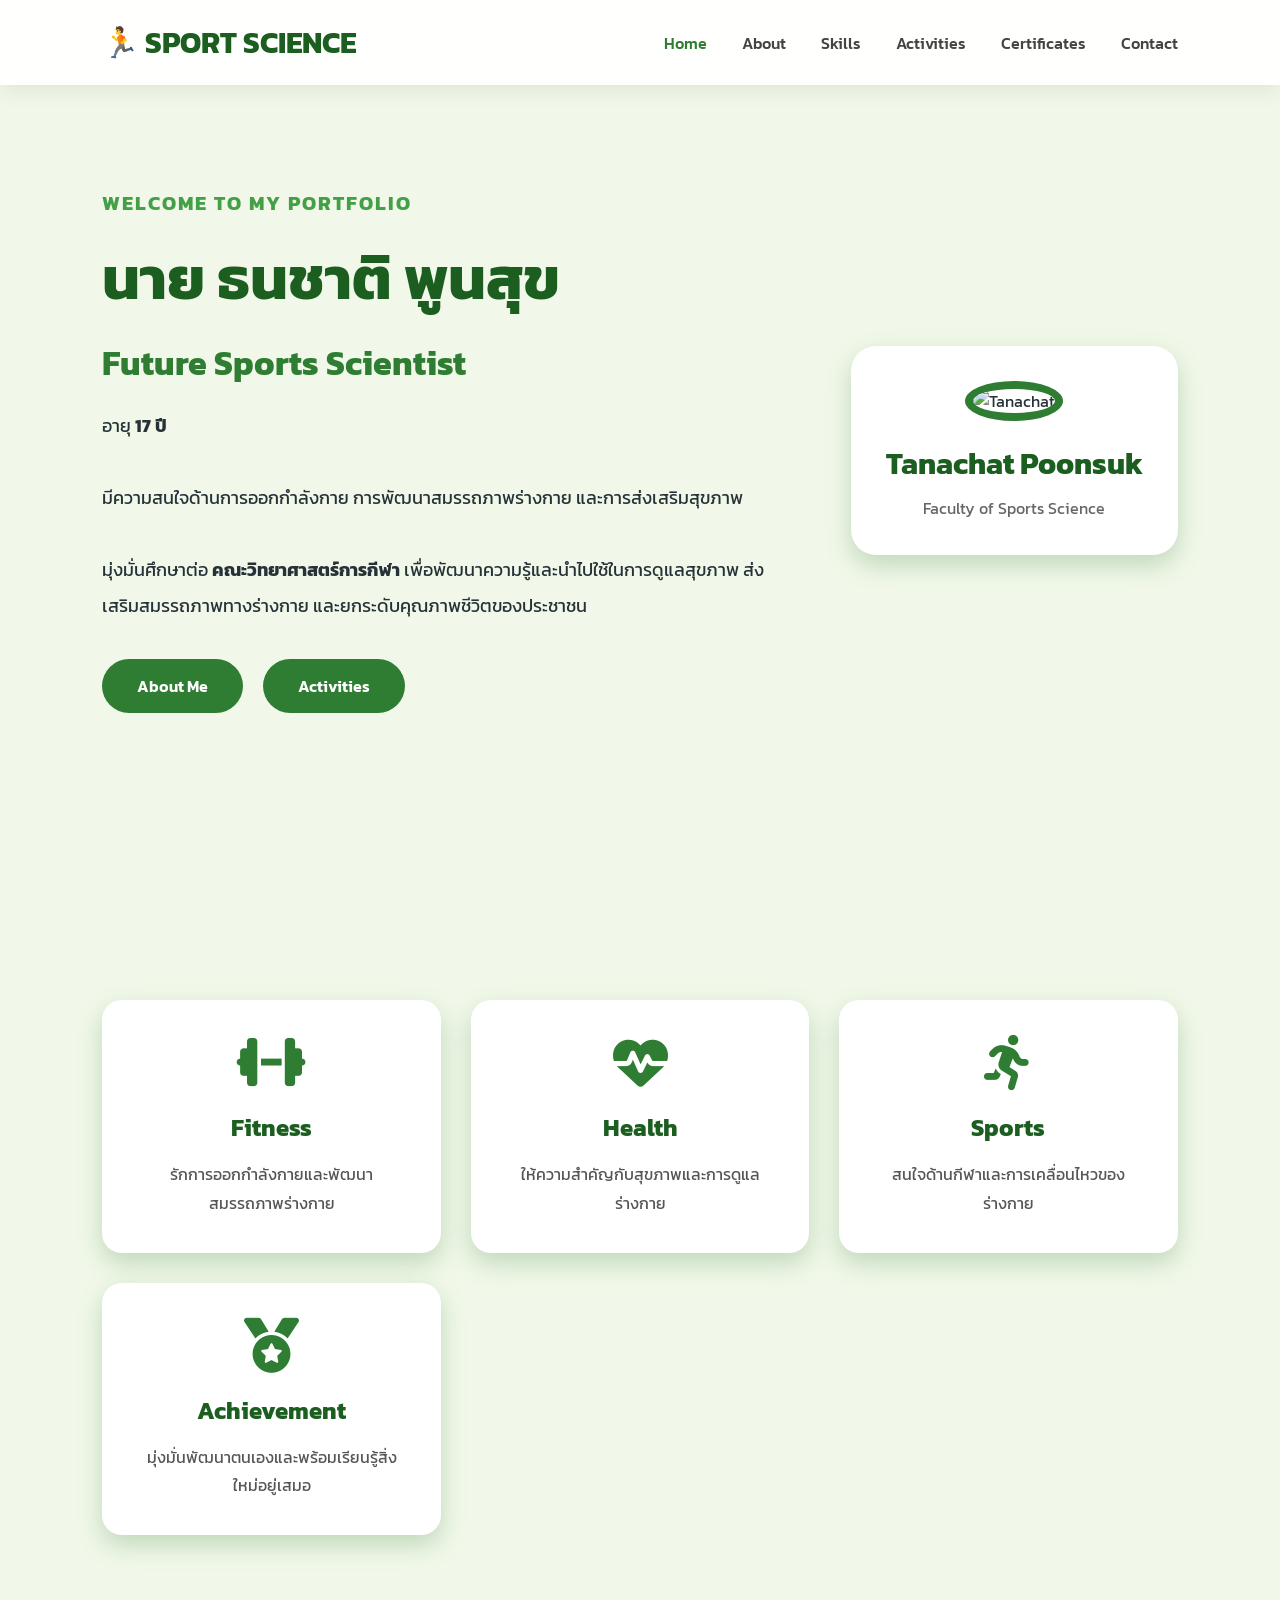
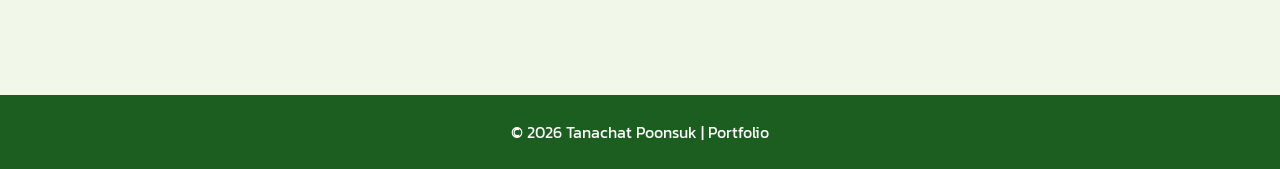
==== index.html @ a1077683 "Create index.html" ====
<!DOCTYPE html>
<html lang="th">

<head>

<meta charset="UTF-8">
<meta name="viewport" content="width=device-width, initial-scale=1.0">

<title>Tanachat Portfolio</title>

<link rel="preconnect" href="https://fonts.googleapis.com">

<link href="https://fonts.googleapis.com/css2?family=Kanit:wght@300;400;600;700&display=swap" rel="stylesheet">

<link rel="stylesheet"
href="https://cdnjs.cloudflare.com/ajax/libs/font-awesome/6.7.2/css/all.min.css">

<link rel="stylesheet" href="css/style.css">

</head>

<body>

<header>

<nav>

<div class="logo">

🏃 SPORT SCIENCE

</div>

<ul>

<li><a href="index.html" class="active">Home</a></li>

<li><a href="about.html">About</a></li>

<li><a href="skills.html">Skills</a></li>

<li><a href="projects.html">Activities</a></li>

<li><a href="certificates.html">Certificates</a></li>

<li><a href="contact.html">Contact</a></li>

</ul>

</nav>

</header>

<section class="hero">

<div class="left">

<h3>WELCOME TO MY PORTFOLIO</h3>

<h1>นาย ธนชาติ พูนสุข</h1>

<h2>Future Sports Scientist</h2>

<p>

อายุ <strong>17 ปี</strong>

<br><br>

มีความสนใจด้านการออกกำลังกาย การพัฒนาสมรรถภาพร่างกาย
และการส่งเสริมสุขภาพ

<br><br>

มุ่งมั่นศึกษาต่อ

<strong>คณะวิทยาศาสตร์การกีฬา</strong>

เพื่อพัฒนาความรู้และนำไปใช้ในการดูแลสุขภาพ
ส่งเสริมสมรรถภาพทางร่างกาย
และยกระดับคุณภาพชีวิตของประชาชน

</p>

<div class="button">

<a href="about.html">

About Me

</a>

<a href="projects.html">

Activities

</a>

</div>

</div>

<div class="right">

<div class="profile-card">

<img src="images/profile.jpg" alt="Tanachat">

<h3>Tanachat Poonsuk</h3>

<p>

Faculty of Sports Science

</p>

</div>

</div>

</section>

<section class="cards">

<div class="card">

<i class="fa-solid fa-dumbbell"></i>

<h2>Fitness</h2>

<p>

รักการออกกำลังกายและพัฒนาสมรรถภาพร่างกาย

</p>

</div>

<div class="card">

<i class="fa-solid fa-heart-pulse"></i>

<h2>Health</h2>

<p>

ให้ความสำคัญกับสุขภาพและการดูแลร่างกาย

</p>

</div>

<div class="card">

<i class="fa-solid fa-person-running"></i>

<h2>Sports</h2>

<p>

สนใจด้านกีฬาและการเคลื่อนไหวของร่างกาย

</p>

</div>

<div class="card">

<i class="fa-solid fa-medal"></i>

<h2>Achievement</h2>

<p>

มุ่งมั่นพัฒนาตนเองและพร้อมเรียนรู้สิ่งใหม่อยู่เสมอ

</p>

</div>

</section>

<footer>

<p>

© 2026 Tanachat Poonsuk | Portfolio

</p>

</footer>

</body>

</html>
---- css/style.css ----
/* ===========================
        GOOGLE FONT
=========================== */

@import url('https://fonts.googleapis.com/css2?family=Kanit:wght@300;400;500;700&display=swap');

/* ===========================
        COLOR
=========================== */

:root{

    --primary:#2E7D32;
    --secondary:#43A047;
    --light:#F1F8E9;
    --dark:#1B5E20;
    --white:#ffffff;
    --text:#263238;

    --shadow:0 10px 25px rgba(46,125,50,.25);

}

/* ===========================
        RESET
=========================== */

*{

margin:0;

padding:0;

box-sizing:border-box;

font-family:"Kanit",sans-serif;

}

html{

scroll-behavior:smooth;

}

body{

background:var(--light);

color:var(--text);

}

/* ===========================
        NAVBAR
=========================== */

nav{

display:flex;

justify-content:space-between;

align-items:center;

padding:20px 8%;

background:rgba(255,255,255,.95);

backdrop-filter:blur(12px);

position:fixed;

top:0;

left:0;

width:100%;

z-index:999;

box-shadow:0 5px 20px rgba(0,0,0,.08);

}

.logo{

font-size:30px;

font-weight:700;

color:var(--dark);

}

nav ul{

display:flex;

list-style:none;

gap:35px;

}

nav a{

text-decoration:none;

color:#444;

font-weight:500;

transition:.3s;

}

nav a:hover,

nav a.active{

color:var(--primary);

}

/* ===========================
        HERO
=========================== */

.hero{

min-height:100vh;

display:flex;

justify-content:space-between;

align-items:center;

padding:120px 8%;

gap:60px;

}

.left{

flex:1;

}

.left h3{

font-size:20px;

color:var(--secondary);

letter-spacing:2px;

}

.left h1{

font-size:60px;

color:var(--dark);

margin:15px 0;

}

.left h2{

font-size:34px;

color:var(--primary);

margin-bottom:20px;

}

.left p{

font-size:18px;

line-height:2;

margin-bottom:35px;

}

.button{

display:flex;

gap:20px;

}

.button a{

padding:15px 35px;

background:var(--primary);

color:white;

text-decoration:none;

border-radius:50px;

transition:.3s;

font-weight:600;

}

.button a:hover{

background:var(--dark);

transform:translateY(-5px);

}

/* ===========================
      PROFILE CARD
=========================== */

.profile-card{

background:white;

padding:35px;

border-radius:25px;

text-align:center;

box-shadow:var(--shadow);

transition:.4s;

}

.profile-card:hover{

transform:translateY(-10px);

}

.profile-card img{

width:280px;

height:280px;

object-fit:cover;

border-radius:50%;

border:8px solid var(--primary);

margin-bottom:20px;

transition:.4s;

}

.profile-card img:hover{

transform:scale(1.05);

}

.profile-card h3{

font-size:30px;

color:var(--dark);

}

.profile-card p{

color:#666;

margin-top:10px;

}

/* ===========================
        TITLE
=========================== */

.title{

text-align:center;

margin-bottom:60px;

}

.title h1{

font-size:48px;

color:var(--dark);

}

.line{

width:120px;

height:5px;

background:var(--primary);

margin:15px auto;

border-radius:20px;

}
/* ===========================
        CARDS
=========================== */

.cards{

padding:100px 8%;

display:grid;

grid-template-columns:repeat(auto-fit,minmax(250px,1fr));

gap:30px;

}

.card{

background:var(--white);

padding:35px;

border-radius:20px;

text-align:center;

box-shadow:var(--shadow);

transition:.4s;

}

.card:hover{

transform:translateY(-10px);

}

.card i{

font-size:55px;

color:var(--primary);

margin-bottom:20px;

}

.card h2{

margin-bottom:15px;

color:var(--dark);

}

.card p{

color:#555;

line-height:1.8;

}

/* ===========================
        ABOUT
=========================== */

.about-page{

padding:130px 8%;

display:grid;

grid-template-columns:350px 1fr;

gap:60px;

align-items:center;

}

.about-image img{

width:320px;

height:320px;

object-fit:cover;

border-radius:20px;

border:6px solid var(--primary);

box-shadow:var(--shadow);

}

.about-detail h1{

font-size:48px;

color:var(--dark);

margin-bottom:15px;

}

.about-detail h2{

font-size:34px;

margin-bottom:20px;

}

.about-detail p{

line-height:2;

margin-bottom:18px;

}

.timeline{

margin-top:35px;

}

.timeline-item{

display:flex;

gap:20px;

background:white;

padding:20px;

border-left:6px solid var(--primary);

border-radius:15px;

margin-bottom:20px;

box-shadow:0 5px 15px rgba(0,0,0,.08);

transition:.3s;

}

.timeline-item:hover{

transform:translateX(10px);

}

.timeline-item i{

font-size:34px;

color:var(--primary);

margin-top:5px;

}

/* ===========================
        SKILLS
=========================== */

.skills-page{

padding:130px 8%;

}

.skills-grid{

display:grid;

grid-template-columns:repeat(auto-fit,minmax(250px,1fr));

gap:30px;

margin-top:50px;

}

.skill-box{

background:white;

padding:35px;

text-align:center;

border-radius:20px;

box-shadow:var(--shadow);

transition:.3s;

}

.skill-box:hover{

transform:scale(1.05);

}

.skill-box i{

font-size:50px;

color:var(--primary);

margin-bottom:20px;

}

.skill-box h3{

margin-bottom:15px;

color:var(--dark);

}

.skill-box p{

line-height:1.8;

color:#555;

}

/* ===========================
        ACTIVITIES
=========================== */

.activities{

padding:130px 8%;

}

.activity-grid{

display:grid;

grid-template-columns:repeat(auto-fit,minmax(300px,1fr));

gap:30px;

margin-top:50px;

}

.activity-card{

background:white;

border-radius:20px;

overflow:hidden;

box-shadow:var(--shadow);

transition:.4s;

}

.activity-card:hover{

transform:translateY(-10px);

}

.activity-card img{

width:100%;

height:220px;

object-fit:cover;

}

.activity-card .content{

padding:25px;

}

.activity-card h3{

margin-bottom:10px;

color:var(--dark);

}

.activity-card p{

line-height:1.8;

color:#555;

}

/* ===========================
        CERTIFICATES
=========================== */

.certificates-page{

padding:130px 8%;

}

.certificate-grid{

display:grid;

grid-template-columns:repeat(auto-fit,minmax(300px,1fr));

gap:30px;

margin-top:50px;

}

.certificate-item{

overflow:hidden;

border-radius:20px;

box-shadow:var(--shadow);

transition:.4s;

}

.certificate-item:hover{

transform:scale(1.03);

}

.certificate-item img{

width:100%;

height:230px;

object-fit:cover;

}

/* ===========================
        CONTACT
=========================== */

.contact-page{

padding:130px 8%;

display:grid;

grid-template-columns:350px 1fr;

gap:60px;

align-items:center;

}

.contact-left{

background:white;

padding:35px;

border-radius:20px;

text-align:center;

box-shadow:var(--shadow);

}

.contact-left img{

width:220px;

height:220px;

border-radius:50%;

object-fit:cover;

border:6px solid var(--primary);

margin-bottom:20px;

}

.contact-right h1{

font-size:45px;

color:var(--dark);

margin-bottom:10px;

}

.contact-box{

display:flex;

align-items:center;

gap:20px;

background:white;

padding:20px;

margin-bottom:20px;

border-radius:15px;

box-shadow:0 5px 15px rgba(0,0,0,.08);

transition:.3s;

}

.contact-box:hover{

transform:translateX(10px);

}

.contact-box i{

font-size:30px;

color:var(--primary);

width:40px;

}

.contact-box a{

text-decoration:none;

color:#444;

}

.contact-box a:hover{

color:var(--primary);

}

/* ===========================
        FOOTER
=========================== */

footer{

background:var(--dark);

color:white;

text-align:center;

padding:25px;

margin-top:60px;

}

/* ===========================
        RESPONSIVE
=========================== */

@media(max-width:900px){

.hero{

flex-direction:column;

text-align:center;

}

.about-page,

.contact-page{

grid-template-columns:1fr;

text-align:center;

}

.about-image img{

width:260px;

height:260px;

}

.profile-card img{

width:220px;

height:220px;

}

.left h1{

font-size:42px;

}

.left h2{

font-size:28px;

}

}
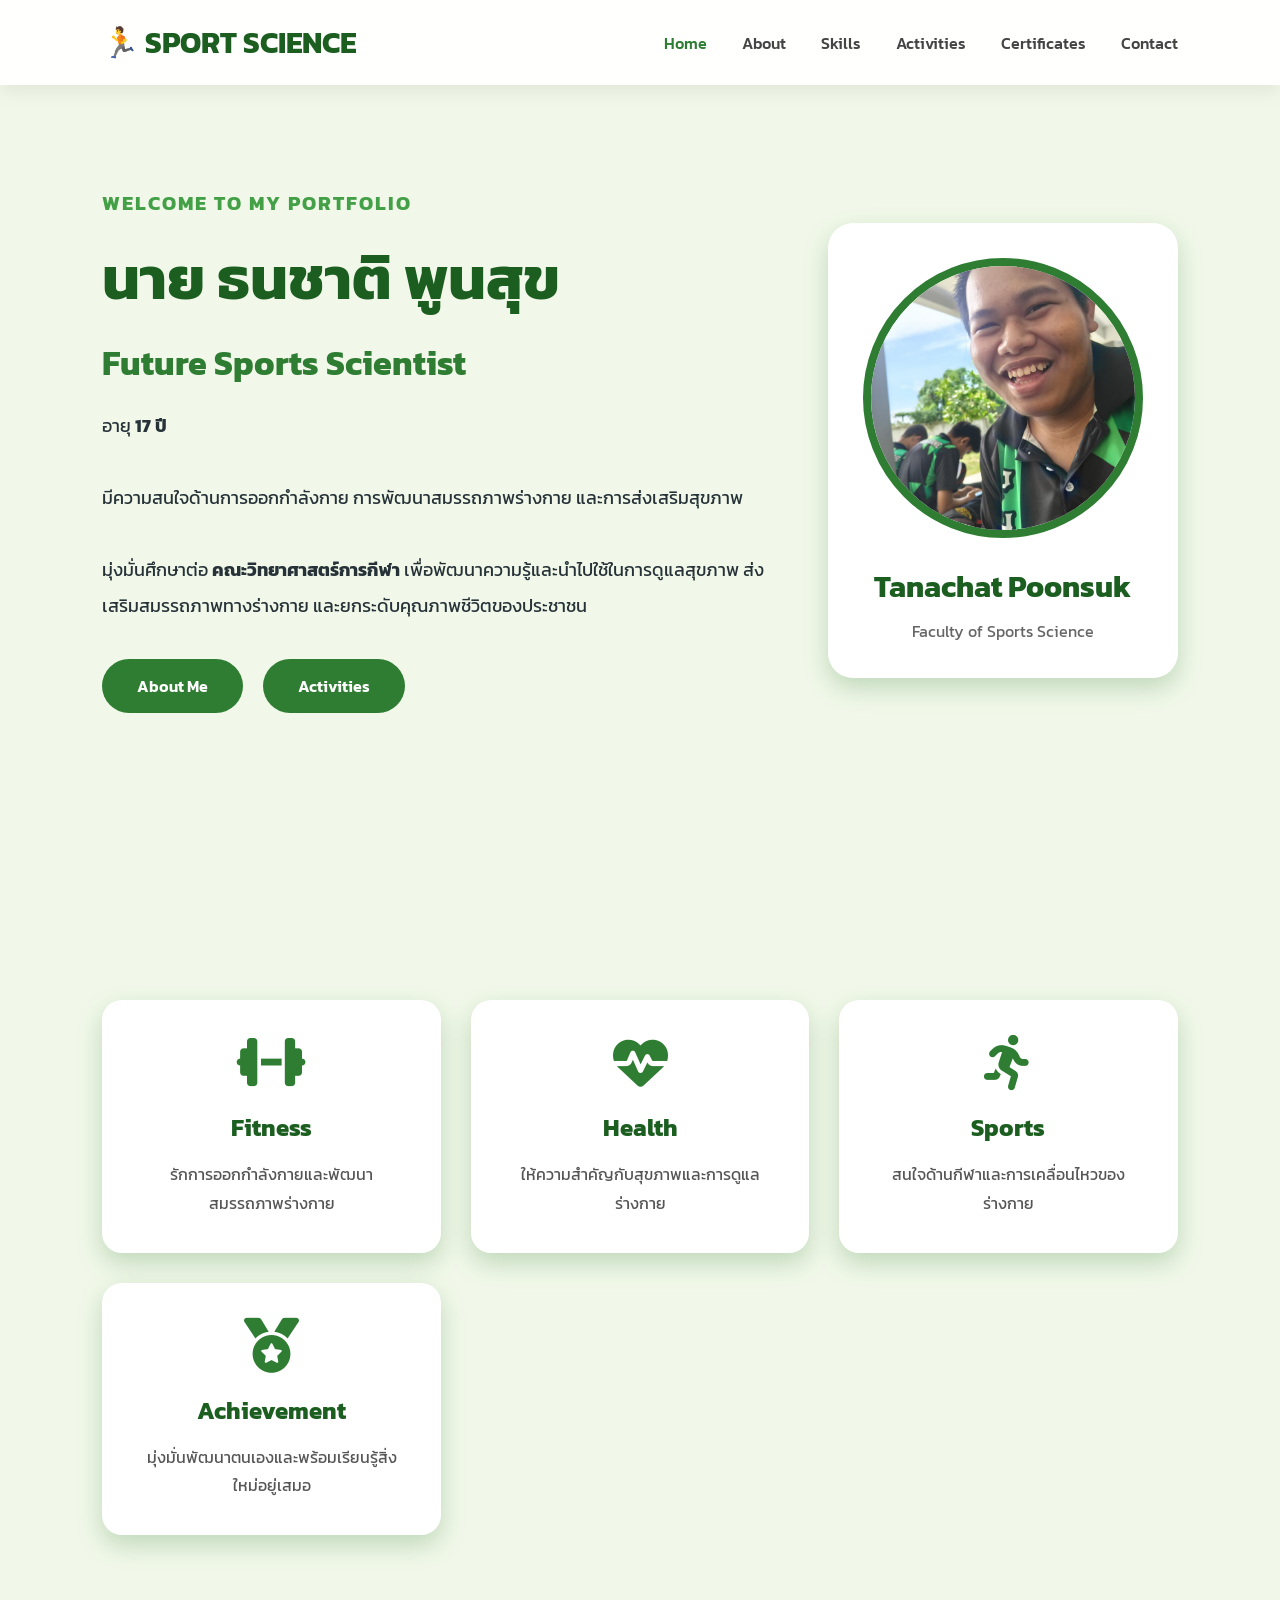
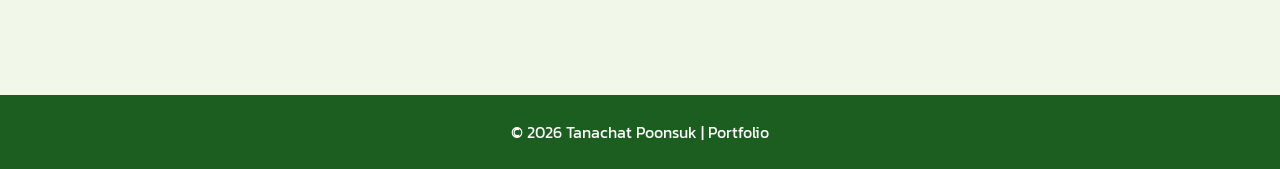
==== commit 1d73608d: "Update index.html" ====
--- a/index.html
+++ b/index.html
@@ -104,7 +104,7 @@
 
 <div class="profile-card">
 
-<img src="images/profile.jpg" alt="Tanachat">
+<img src="images/CE76A040-B627-44D5-91EF-DC53F87B7372.jpg" alt="Tanachat">
 
 <h3>Tanachat Poonsuk</h3>
 
--- a/css/style.css
+++ b/css/style.css
@@ -865,3 +865,322 @@
 }
 
 }
+/*==========================
+        SPORT ABOUT
+==========================*/
+
+.sport-grid{
+
+display:grid;
+
+grid-template-columns:repeat(auto-fit,minmax(180px,1fr));
+
+gap:20px;
+
+margin-top:40px;
+
+}
+
+.sport-card{
+
+background:white;
+
+padding:25px;
+
+border-radius:18px;
+
+text-align:center;
+
+box-shadow:var(--shadow);
+
+transition:.35s;
+
+border-top:5px solid var(--primary);
+
+}
+
+.sport-card:hover{
+
+transform:translateY(-10px);
+
+}
+
+.sport-card i{
+
+font-size:42px;
+
+color:var(--primary);
+
+margin-bottom:15px;
+
+}
+
+.sport-card h3{
+
+color:var(--dark);
+
+margin-bottom:10px;
+
+}
+
+.sport-card p{
+
+color:#555;
+
+}
+/*==========================
+      SPORT SKILLS
+==========================*/
+
+.progress{
+
+width:100%;
+
+height:12px;
+
+background:#d9ead3;
+
+border-radius:30px;
+
+margin-top:18px;
+
+overflow:hidden;
+
+}
+
+.progress-bar{
+
+height:100%;
+
+background:linear-gradient(90deg,#4CAF50,#2E7D32);
+
+border-radius:30px;
+
+position:relative;
+
+transition:1s;
+
+}
+
+.progress-bar span{
+
+position:absolute;
+
+right:8px;
+
+top:-28px;
+
+font-size:14px;
+
+font-weight:bold;
+
+color:var(--dark);
+
+}
+/*==========================
+     ACTIVITIES PAGE
+==========================*/
+
+.activities{
+
+padding:130px 8%;
+
+}
+
+.activity-grid{
+
+display:grid;
+
+grid-template-columns:repeat(auto-fit,minmax(280px,1fr));
+
+gap:35px;
+
+margin-top:50px;
+
+}
+
+.activity-card{
+
+background:#fff;
+
+border-radius:20px;
+
+overflow:hidden;
+
+box-shadow:var(--shadow);
+
+transition:.4s;
+
+}
+
+.activity-card:hover{
+
+transform:translateY(-10px);
+
+}
+
+.activity-card img{
+
+width:100%;
+
+height:220px;
+
+object-fit:cover;
+
+transition:.4s;
+
+}
+
+.activity-card:hover img{
+
+transform:scale(1.08);
+
+}
+
+.activity-card .content{
+
+padding:25px;
+
+}
+
+.activity-card h3{
+
+color:var(--dark);
+
+margin-bottom:12px;
+
+}
+
+.activity-card p{
+
+color:#555;
+
+line-height:1.8;
+
+}
+/*==========================
+    CERTIFICATES PAGE
+==========================*/
+
+.certificates-page{
+
+padding:130px 8%;
+
+}
+
+.certificate-grid{
+
+display:grid;
+
+grid-template-columns:repeat(auto-fit,minmax(280px,1fr));
+
+gap:30px;
+
+margin-top:50px;
+
+}
+
+.certificate-item{
+
+background:#fff;
+
+border-radius:20px;
+
+overflow:hidden;
+
+box-shadow:var(--shadow);
+
+transition:.4s;
+
+}
+
+.certificate-item:hover{
+
+transform:translateY(-10px);
+
+}
+
+.certificate-item img{
+
+width:100%;
+
+height:220px;
+
+object-fit:cover;
+
+transition:.5s;
+
+}
+
+.certificate-item:hover img{
+
+transform:scale(1.08);
+
+}
+
+.certificate-info{
+
+padding:20px;
+
+text-align:center;
+
+}
+
+.certificate-info h3{
+
+color:var(--dark);
+
+margin-bottom:10px;
+
+}
+
+.certificate-info p{
+
+color:#555;
+
+line-height:1.7;
+
+}
+/* CONTACT HOVER EFFECT */
+
+.contact-box{
+
+border-left:5px solid var(--primary);
+
+}
+
+.contact-box:hover{
+
+background:var(--primary);
+
+color:white;
+
+}
+
+.contact-box:hover h3,
+
+.contact-box:hover p,
+
+.contact-box:hover a,
+
+.contact-box:hover i{
+
+color:white;
+
+}
+
+.contact-left{
+
+background:linear-gradient(135deg,#2E7D32,#43A047);
+
+color:white;
+
+}
+
+.contact-left h2,
+
+.contact-left p{
+
+color:white;
+
+}
